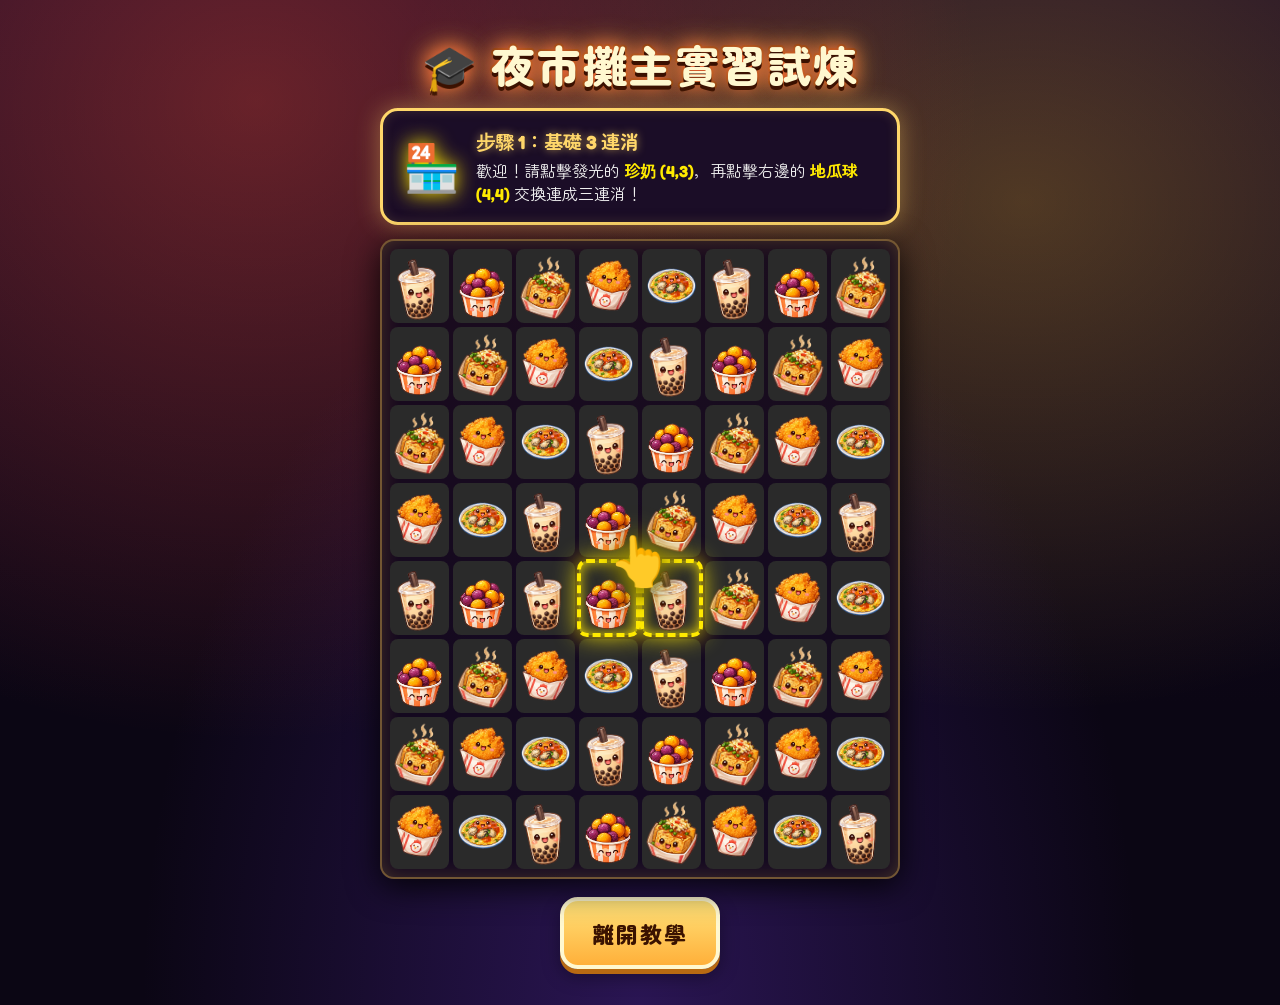
==== tutorial.html @ 43891f69 "feat: initial commit with organized project structure and assets" ====
<!DOCTYPE html>
<html lang="zh-TW">
<head>
    <meta charset="UTF-8">
    <meta name="viewport" content="width=device-width, initial-scale=1.0">
    <title>台灣夜市消消樂｜新手教學</title>
    <link rel="preconnect" href="https://fonts.googleapis.com">
    <link rel="preconnect" href="https://fonts.gstatic.com" crossorigin>
    <link href="https://fonts.googleapis.com/css2?family=Fredoka:wght@700;900&family=Zen+Maru+Gothic:wght@700;900&display=swap" rel="stylesheet">
    <style>
        :root {
            --font-balloon: 'Fredoka', 'Zen Maru Gothic', 'Yuanti TC', '蘋方-繁', 'Microsoft JhengHei', cursive, sans-serif;
        }

        /* ========== 共用版面 ========== */
        * {
            box-sizing: border-box;
        }

        body {
            background-color: #12081c;
            color: #fff;
            font-family: var(--font-balloon);
            display: flex;
            flex-direction: column;
            align-items: center;
            justify-content: center;
            min-height: 100vh;
            margin: 0;
            overflow-x: hidden;
            /* 夜市燈光漸層背景 */
            background-image:
                radial-gradient(ellipse at 20% 10%, rgba(255, 80, 50, 0.35), transparent 50%),
                radial-gradient(ellipse at 80% 20%, rgba(255, 200, 40, 0.25), transparent 45%),
                radial-gradient(ellipse at 50% 100%, rgba(80, 40, 160, 0.45), transparent 55%),
                linear-gradient(#1a0a28, #0b0614 70%);
        }

        /* 畫面切換：一次只顯示一個畫面 */
        .screen {
            display: none;
            width: 100%;
            max-width: 640px;
            padding: 24px 16px;
            flex-direction: column;
            align-items: center;
            text-align: center;
            position: relative;
            z-index: 1;
        }

        .screen.active {
            display: flex;
        }

        /* 遊戲首頁：整頁換成 首頁.png，只保留原本三顆按鈕 */
        #home-screen {
            max-width: none;
            width: 100%;
            min-height: 100vh;
            padding: 0 16px 24vh;
            justify-content: flex-end;
            background-image: url('assets/images/bg-home.png');
            background-size: cover;
            background-position: center;
            background-repeat: no-repeat;
        }

        /* 遊戲核心頁：背景換成 逢甲.png */
        #game-screen {
            max-width: none;
            width: 100%;
            min-height: 100vh;
            background-image: url('assets/images/bg-fengjia.png');
            background-size: cover;
            background-position: center;
            background-repeat: no-repeat;
        }

        /* ========== 標題與按鈕 ========== */
        .home-title {
            font-family: var(--font-balloon);
            font-size: clamp(30px, 6.5vw, 44px);
            font-weight: 900;
            margin: 8px 0 6px;
            color: #fff8d0;
            letter-spacing: 2px;
            -webkit-text-stroke: 4px #5c2000;
            paint-order: stroke fill;
            text-shadow: 0 4px 0 #3a1000, 0 0 18px #ff5a3c, 0 0 28px #ffc83c;
        }

        .home-subtitle {
            margin: 0 0 24px;
            font-size: 16px;
            color: #ffe7a8;
        }

        .btn {
            display: block;
            width: min(300px, 82vw);
            margin: 12px auto;
            padding: 16px 22px;
            font-family: var(--font-balloon);
            font-size: 22px;
            font-weight: 900;
            letter-spacing: 2px;
            color: #fff;
            background: linear-gradient(#ffd76a, #ff9a2e);
            border: 4px solid #fff;
            border-radius: 18px;
            cursor: pointer;
            text-shadow: 0 2px 0 rgba(0, 0, 0, 0.28);
            box-shadow: 0 6px 0 #b86a12, 0 10px 22px rgba(0, 0, 0, 0.4);
            transition: transform 0.12s ease, filter 0.12s ease;
        }

        .btn:hover {
            transform: scale(1.05) translateY(-1px);
            filter: brightness(1.08);
        }

        .btn-secondary {
            background: linear-gradient(#b48aff, #6a3dff);
            color: #fff;
            border-color: #f0e4ff;
            box-shadow: 0 6px 0 #3d1a9a, 0 10px 22px rgba(0, 0, 0, 0.4);
        }

        /* 首頁三顆選項：對齊示意圖的藍 / 紫立體按鈕 */
        #home-screen #btn-start {
            background: linear-gradient(#5ad2ff, #1a78ff);
            border-color: #e8f7ff;
            box-shadow: 0 7px 0 #0d4aa8, 0 12px 26px rgba(10, 40, 120, 0.55);
        }

        #home-screen #btn-levels,
        #home-screen #btn-howto {
            background: linear-gradient(#c08bff, #7a3dff);
            border-color: #f4e8ff;
            box-shadow: 0 7px 0 #4a1aa0, 0 12px 26px rgba(60, 20, 120, 0.55);
        }

        .btn-ghost {
            background: linear-gradient(#ffe27a, #ffb03a);
            color: #3a1200;
            border: 4px solid #fff8d0;
            box-shadow: 0 5px 0 #b86a12, 0 8px 18px rgba(0, 0, 0, 0.35);
            width: auto;
            min-width: 160px;
            margin-top: 18px;
            text-shadow: none;
        }

        .btn-primary {
            background: linear-gradient(#ffd76a, #ff9a2e);
            color: #2a1200;
            border: 2px solid #fff3c2;
            box-shadow: 0 0 16px rgba(255, 160, 40, 0.5);
            width: 100%;
        }

        .btn-primary:hover {
            filter: brightness(1.15);
        }

        .btn:disabled,
        .level-card.locked {
            cursor: not-allowed;
            filter: grayscale(0.6);
            opacity: 0.7;
            transform: none;
        }

        /* ========== 關卡卡片 ========== */
        .level-list {
            width: 100%;
            max-width: 360px;
            display: flex;
            flex-direction: column;
            gap: 12px;
            margin: 12px 0 8px;
        }

        .level-card {
            text-align: left;
            padding: 14px 16px;
            border-radius: 12px;
            border: 2px solid #ffd76a;
            background: rgba(30, 10, 20, 0.75);
            color: #fff;
            cursor: pointer;
        }

        .level-card strong {
            display: block;
            font-size: 18px;
            color: #ffd76a;
        }

        .level-card small {
            color: #ccc;
        }

        /* ========== 遊戲畫面與棋盤樣式 ========== */
        #game-screen::before {
            content: "";
            position: absolute;
            inset: 0;
            background: rgba(10, 4, 18, 0.38);
            pointer-events: none;
            z-index: 0;
        }

        #game-screen > * {
            position: relative;
            z-index: 1;
        }

        .game-title {
            font-family: var(--font-balloon);
            font-size: clamp(26px, 5vw, 40px);
            font-weight: 900;
            margin: 4px 0 14px;
            padding: 10px 28px;
            color: #fff8c8;
            letter-spacing: 2px;
            -webkit-text-stroke: 4px #5c2000;
            paint-order: stroke fill;
            text-shadow: 0 4px 0 #3a1000, 0 0 16px rgba(255, 200, 60, 0.7);
            background: linear-gradient(#ffb347, #ff6a2a 55%, #e84a1a);
            border: 4px solid #fff3c2;
            border-radius: 22px;
            box-shadow: 0 6px 0 #8a2e00, 0 0 22px rgba(255, 140, 40, 0.55);
        }

        #hud {
            display: flex;
            flex-wrap: wrap;
            justify-content: center;
            gap: 10px;
            margin: 0 0 16px;
            width: 100%;
            max-width: 800px;
        }

        #score-board,
        .hud-chip {
            display: inline-flex;
            align-items: center;
            gap: 8px;
            font-family: var(--font-balloon);
            font-size: 18px;
            font-weight: 900;
            color: #ffe27a;
            margin: 0;
            padding: 8px 18px;
            background: rgba(18, 8, 16, 0.88);
            border: 4px solid #ffd76a;
            border-radius: 999px;
            box-shadow: 0 0 0 3px #7a3a00, 0 6px 16px rgba(0, 0, 0, 0.45), inset 0 0 12px rgba(255, 210, 80, 0.18);
        }

        #score-board #score,
        .hud-chip span {
            color: #fff8d0;
            min-width: 2ch;
        }

        #result-overlay {
            display: none;
            position: fixed;
            inset: 0;
            z-index: 80;
            align-items: center;
            justify-content: center;
            padding: 24px 16px;
            background: rgba(10, 4, 18, 0.72);
        }

        #result-overlay.show {
            display: flex;
        }

        .result-card {
            width: min(420px, 92vw);
            padding: 28px 22px 22px;
            text-align: center;
            background: linear-gradient(#3a2218, #1a0e12);
            border: 4px solid #ffd76a;
            border-radius: 20px;
            box-shadow: 0 0 0 4px #8a3a00, 0 12px 32px rgba(0, 0, 0, 0.55);
        }

        .result-card h2 {
            margin: 0 0 8px;
            font-size: 30px;
            color: #fff8d0;
            -webkit-text-stroke: 3px #5c2000;
            paint-order: stroke fill;
        }

        .result-card p {
            margin: 0 0 18px;
            color: #ffe7a8;
            font-size: 16px;
            line-height: 1.5;
        }

        #board-wrap {
            position: relative;
            width: 520px;
            max-width: 92vw;
            aspect-ratio: 1 / 1;
            padding: 12px;
            background: linear-gradient(#3a2218, #1a0e12);
            border: 6px solid #ffd76a;
            border-radius: 20px;
            box-shadow:
                0 0 0 4px #8a3a00,
                0 10px 28px rgba(0, 0, 0, 0.55),
                0 0 24px rgba(255, 180, 40, 0.35);
        }

        #board {
            width: 100%;
            height: 100%;
            display: grid;
            grid-template-columns: repeat(8, 1fr);
            grid-template-rows: repeat(8, 1fr);
            gap: 4px;
            background-color: #241418;
            padding: 8px;
            border-radius: 12px;
            border: 3px solid #c48a3a;
            box-shadow: inset 0 0 16px rgba(0, 0, 0, 0.55);
        }

        #board.busy .tile {
            pointer-events: none;
            cursor: default;
        }

        .tile {
            width: 100%;
            height: 100%;
            border-radius: 8px;
            cursor: pointer;
            display: flex;
            align-items: center;
            justify-content: center;
            background-color: #2a2a2a;
            user-select: none;
            transition: transform 0.1s ease;
            overflow: hidden;
            position: relative;
        }

        .tile img {
            width: 90%;
            height: 90%;
            object-fit: contain;
            pointer-events: none;
        }

        .tile.selected {
            outline: 4px solid #ffee00;
            transform: scale(0.9);
        }

        /* 消除與掉落動畫 */
        .tile.matching {
            z-index: 3;
            overflow: visible;
            animation: tileMatch 380ms ease-in forwards;
            transition: none;
            pointer-events: none;
        }

        .tile.matching img {
            animation: tileGlow 380ms ease-in forwards;
        }

        @keyframes tileMatch {
            0% { transform: scale(1) rotate(0deg); opacity: 1; }
            22% { transform: scale(1.2) rotate(-8deg); opacity: 1; }
            100% { transform: scale(0) rotate(18deg); opacity: 0; }
        }

        @keyframes tileGlow {
            0% { filter: brightness(1) drop-shadow(0 0 0 transparent); }
            28% { filter: brightness(2.1) drop-shadow(0 0 10px #fff6b0) drop-shadow(0 0 18px #ffcc44); }
            100% { filter: brightness(1.6) drop-shadow(0 0 4px #fff); }
        }

        .tile.tile-drop {
            animation: tileDrop 450ms cubic-bezier(0.25, 0.82, 0.32, 1) both;
            transition: none;
            z-index: 2;
        }

        .tile.tile-drop-new {
            animation: tileDropBounce 520ms cubic-bezier(0.22, 0.9, 0.32, 1.18) both;
            transition: none;
            z-index: 2;
        }

        @keyframes tileDrop {
            from { transform: translateY(var(--drop-from, -48px)); }
            to { transform: translateY(0); }
        }

        @keyframes tileDropBounce {
            0% { transform: translateY(var(--drop-from, -80px)); opacity: 0.88; }
            72% { transform: translateY(5px); opacity: 1; }
            86% { transform: translateY(-6px); }
            100% { transform: translateY(0); }
        }

        /* 特效層 */
        #fx-layer {
            position: absolute;
            inset: 0;
            pointer-events: none;
            overflow: visible;
            z-index: 25;
        }

        .fx-particle {
            position: absolute;
            left: 0;
            top: 0;
            font-size: 12px;
            line-height: 1;
            will-change: transform, opacity;
            animation: particleFly 620ms ease-out forwards;
        }

        .fx-particle.dot {
            width: 7px;
            height: 7px;
            border-radius: 50%;
            background: #ffe27a;
            box-shadow: 0 0 6px #ffd76a;
        }

        .fx-particle.star {
            font-size: 14px;
            text-shadow: 0 0 6px #fff;
        }

        .fx-particle.spark {
            width: 10px;
            height: 2px;
            border-radius: 2px;
            background: #fff8d0;
            box-shadow: 0 0 8px #fff;
        }

        .fx-particle.confetti {
            width: 10px;
            height: 14px;
            background: var(--ccolor, #ff0055);
            border-radius: 2px;
            animation: confettiFly 850ms ease-out forwards;
        }

        .fx-shockwave {
            position: absolute;
            width: 70px;
            height: 70px;
            border-radius: 50%;
            border: 4px solid #ffffff;
            box-shadow: 0 0 25px #ffea00, inset 0 0 15px #ffea00;
            transform: translate(-50%, -50%) scale(0.2);
            animation: shockwaveExpand 480ms ease-out forwards;
        }

        @keyframes shockwaveExpand {
            0% { transform: translate(-50%, -50%) scale(0.2); opacity: 1; }
            100% { transform: translate(-50%, -50%) scale(2.4); opacity: 0; border-width: 1px; }
        }

        @keyframes particleFly {
            0% { opacity: 1; transform: translate(-50%, -50%) translate(0, 0) scale(1); }
            100% { opacity: 0; transform: translate(-50%, -50%) translate(var(--px), var(--py)) scale(0.4); }
        }

        @keyframes confettiFly {
            0% { opacity: 1; transform: translate(-50%, -50%) translate(0, 0) rotate(0deg) scale(1.3); }
            100% { opacity: 0; transform: translate(-50%, -50%) translate(var(--px), var(--py)) rotate(720deg) scale(0.3); }
        }

        .fx-score-pop {
            position: absolute;
            left: 50%;
            top: 16%;
            transform: translate(-50%, 0) scale(1);
            font-family: var(--font-balloon);
            font-size: 38px;
            font-weight: 900;
            color: #fff066;
            -webkit-text-stroke: 4px #5c2000;
            paint-order: stroke fill;
            text-shadow: 0 4px 0 #3a1000, 0 6px 10px rgba(0, 0, 0, 0.6);
            animation: scorePop 650ms cubic-bezier(0.18, 0.89, 0.32, 1.25) forwards;
            white-space: nowrap;
            z-index: 15;
            pointer-events: none;
            user-select: none;
        }

        @keyframes scorePop {
            0% { opacity: 0; transform: translate(-50%, 15px) scale(0.4, 0.4); }
            28% { opacity: 1; transform: translate(-50%, 0) scale(1.35, 0.8); }
            50% { transform: translate(-50%, -10px) scale(0.9, 1.2); }
            75% { opacity: 1; transform: translate(-50%, -20px) scale(1.05, 0.95); }
            100% { opacity: 0; transform: translate(-50%, -40px) scale(0.85, 1.05); }
        }

        .fx-float-word {
            position: absolute;
            font-family: var(--font-balloon);
            font-size: 26px;
            font-weight: 900;
            color: #ffffff;
            -webkit-text-stroke: 3.5px #7a1500;
            paint-order: stroke fill;
            text-shadow: 0 3px 0 #420800, 0 4px 8px rgba(0, 0, 0, 0.6);
            pointer-events: none;
            will-change: transform, opacity;
            animation: floatWordUp 620ms cubic-bezier(0.18, 0.89, 0.32, 1.28) forwards;
            white-space: nowrap;
            z-index: 30;
            user-select: none;
        }

        @keyframes floatWordUp {
            0% { opacity: 0; transform: translate(-50%, -10%) scale(0.3) rotate(-8deg); }
            25% { opacity: 1; transform: translate(-50%, -65%) scale(1.4, 0.75) rotate(4deg); }
            50% { opacity: 1; transform: translate(-50%, -115%) scale(0.85, 1.25) rotate(-2deg); }
            75% { opacity: 0.95; transform: translate(-50%, -155%) scale(1.05, 0.95) rotate(1deg); }
            100% { opacity: 0; transform: translate(-50%, -195%) scale(0.85, 1.1) rotate(0deg); }
        }

        /* 震動效果 */
        .shake-sm { animation: boardShakeSm 160ms ease-in-out; }
        .shake-md { animation: boardShakeMd 220ms ease-in-out; }
        .shake-lg { animation: boardShakeLg 300ms ease-in-out; }

        @keyframes boardShakeSm {
            0% { transform: translate(0, 0); }
            25% { transform: translate(-2px, 1.5px); }
            50% { transform: translate(2px, -2px); }
            75% { transform: translate(-1.5px, -1px); }
            100% { transform: translate(0, 0); }
        }

        @keyframes boardShakeMd {
            0% { transform: translate(0, 0); }
            20% { transform: translate(-4px, 3px) scale(1.01); }
            40% { transform: translate(4px, -3px) scale(0.995); }
            60% { transform: translate(-3px, 2px) scale(1.005); }
            80% { transform: translate(2px, -1px); }
            100% { transform: translate(0, 0) scale(1); }
        }

        @keyframes boardShakeLg {
            0% { transform: translate(0, 0) rotate(0deg) scale(1); }
            15% { transform: translate(-10px, 6px) rotate(-2deg) scale(1.04); }
            35% { transform: translate(10px, -6px) rotate(2deg) scale(0.96); }
            55% { transform: translate(-7px, 4px) rotate(-1deg) scale(1.02); }
            75% { transform: translate(5px, -3px) rotate(1deg); }
            100% { transform: translate(0, 0) rotate(0deg) scale(1); }
        }

        /* Combo Banner */
        #combo-banner {
            position: absolute;
            left: 50%;
            top: 32%;
            transform: translate(-50%, -50%) scale(0.3);
            pointer-events: none;
            z-index: 40;
            font-family: var(--font-balloon);
            font-weight: 900;
            letter-spacing: 3px;
            white-space: pre;
            text-align: center;
            line-height: 1.18;
            opacity: 0;
            user-select: none;
            paint-order: stroke fill;
        }

        #combo-banner.show {
            animation: comboPopIn 620ms cubic-bezier(0.175, 0.885, 0.32, 1.35) forwards;
        }

        @keyframes comboPopIn {
            0% { opacity: 0; transform: translate(-50%, -50%) scale(0.2, 0.2) rotate(-6deg); }
            28% { opacity: 1; transform: translate(-50%, -50%) scale(1.4, 0.76) rotate(2deg); }
            50% { opacity: 1; transform: translate(-50%, -50%) scale(0.88, 1.24) rotate(-1deg); }
            70% { opacity: 1; transform: translate(-50%, -50%) scale(1.06, 0.96) rotate(1deg); }
            85% { opacity: 1; transform: translate(-50%, -50%) scale(1, 1) rotate(0deg); }
            100% { opacity: 0; transform: translate(-50%, -75%) scale(0.92, 1.05) rotate(0deg); }
        }

        #combo-banner.combo-1 {
            font-size: 38px;
            color: #ffe642;
            -webkit-text-stroke: 5px #4a1c00;
            text-shadow: 0 4px 0 #2b0e00, 0 8px 14px rgba(0, 0, 0, 0.7);
        }

        #combo-banner.combo-2 {
            font-size: 40px;
            color: #ff9800;
            -webkit-text-stroke: 5px #421200;
            text-shadow: 0 4px 0 #260700, 0 8px 16px rgba(255, 120, 0, 0.4), 0 10px 18px rgba(0, 0, 0, 0.8);
        }

        #combo-banner.combo-3 {
            font-size: 44px;
            color: #ff4081;
            -webkit-text-stroke: 5px #4a0022;
            text-shadow: 0 4px 0 #2b0013, 0 8px 18px rgba(255, 30, 100, 0.5), 0 10px 20px rgba(0, 0, 0, 0.85);
        }

        #combo-banner.combo-4 {
            font-size: 48px;
            color: #ffeb3b;
            -webkit-text-stroke: 6px #280345;
            text-shadow: 0 4px 0 #140024, 0 0 16px rgba(255, 235, 59, 0.8), 0 8px 24px rgba(170, 0, 255, 0.7), 0 12px 24px rgba(0, 0, 0, 0.9);
        }

        /* ========== 新手教學 (Newcomer) 專屬增強樣式 ========== */
        .tutorial-dialog {
            margin-bottom: 14px;
            padding: 16px 20px;
            background: rgba(25, 12, 40, 0.95);
            border: 3px solid #ffd76a;
            border-radius: 18px;
            max-width: 520px;
            width: 95vw;
            box-shadow: 0 0 25px rgba(255, 215, 100, 0.4), inset 0 0 12px rgba(255, 215, 100, 0.15);
            text-align: left;
            display: flex;
            align-items: center;
            gap: 16px;
            position: relative;
        }

        .tutorial-dialog .avatar {
            font-size: 46px;
            animation: bossBounce 1s infinite ease-in-out alternate;
            filter: drop-shadow(0 0 10px #ffea00);
        }

        @keyframes bossBounce {
            0% { transform: translateY(0) scale(1); }
            100% { transform: translateY(-8px) scale(1.08); }
        }

        .tutorial-dialog .text-content {
            flex: 1;
        }

        .tutorial-dialog h4 {
            margin: 0 0 4px;
            color: #ffd76a;
            font-size: 19px;
            text-shadow: 0 0 8px rgba(255, 215, 100, 0.6);
        }

        .tutorial-dialog p {
            margin: 0;
            font-size: 16px;
            color: #f0f0f0;
            line-height: 1.45;
        }

        .tile.tutorial-dim {
            opacity: 0.22;
            filter: grayscale(0.75) blur(0.5px);
            pointer-events: none !important;
        }

        .tile.tutorial-target {
            z-index: 5;
            outline: 4px dashed #ffea00;
            outline-offset: -2px;
            box-shadow: 0 0 25px #ffea00, inset 0 0 15px #ffea00;
            animation: superPulse 0.75s infinite alternate cubic-bezier(0.4, 0, 0.2, 1);
        }

        @keyframes superPulse {
            0% { transform: scale(0.92); filter: brightness(1.1); }
            100% { transform: scale(1.1); filter: brightness(1.6) drop-shadow(0 0 12px #ffffff); }
        }

        #hand-guide {
            position: absolute;
            z-index: 20;
            pointer-events: none;
            display: none;
            transition: all 0.45s cubic-bezier(0.175, 0.885, 0.32, 1.275);
        }

        .hand-icon {
            font-size: 48px;
            filter: drop-shadow(0 0 15px #ffea00) drop-shadow(0 4px 8px rgba(0,0,0,0.8));
            animation: handTap 0.65s infinite alternate cubic-bezier(0.4, 0, 0.2, 1);
        }

        @keyframes handTap {
            0% { transform: translate(-10px, 10px) scale(1) rotate(0deg); }
            100% { transform: translate(4px, -4px) scale(1.3) rotate(-12deg); }
        }

        .pulse-ring {
            position: absolute;
            top: 50%;
            left: 50%;
            width: 70px;
            height: 70px;
            border: 3px solid #ffea00;
            border-radius: 50%;
            transform: translate(-50%, -50%) scale(0.3);
            animation: ringExpand 1.2s infinite cubic-bezier(0, 0.2, 0.8, 1);
            pointer-events: none;
        }

        @keyframes ringExpand {
            0% { transform: translate(-50%, -50%) scale(0.3); opacity: 1; border-width: 4px; }
            100% { transform: translate(-50%, -50%) scale(1.8); opacity: 0; border-width: 1px; }
        }

        #arrow-guide {
            position: absolute;
            z-index: 15;
            pointer-events: none;
            display: none;
            stroke: #ffea00;
            stroke-width: 5;
            stroke-dasharray: 8 6;
            fill: none;
            filter: drop-shadow(0 0 8px #ffea00);
            animation: dashMove 0.8s linear infinite;
        }

        @keyframes dashMove {
            to { stroke-dashoffset: -28; }
        }
    

        body { min-height: 100vh; }
        #newcomer-screen { display: flex; }
        #tut-board.busy .tile { pointer-events: none; cursor: default; }
        #tut-board .tile.tutorial-dim { opacity: 1; filter: none; }
        #tut-board .tile.tutorial-target { opacity: 1; }

    </style>
</head>
<body>


    <!-- ===== 新手教學 ===== -->
    <section id="newcomer-screen" class="screen" aria-label="新手教學">
        <h1 class="home-title" style="margin-bottom: 12px;">🎓 夜市攤主實習試煉</h1>

        <!-- 老闆動態對話框 -->
        <div class="tutorial-dialog">
            <div class="avatar" id="tut-avatar">🏪</div>
            <div class="text-content">
                <h4 id="tut-title">載入中...</h4>
                <p id="tut-desc">準備好學習夜市消消樂的獨門祕技了嗎？</p>
            </div>
        </div>

        <!-- 試煉棋盤與視覺圖層 -->
        <div id="tut-board-wrap" style="position: relative; width: 520px; max-width: 92vw; aspect-ratio: 1 / 1;">
            <div id="tut-board" style="width: 100%; height: 100%; display: grid; grid-template-columns: repeat(8, 1fr); grid-template-rows: repeat(8, 1fr); gap: 4px; background-color: rgba(20, 10, 30, 0.88); padding: 8px; border-radius: 14px; border: 2px solid rgba(255, 200, 80, 0.4); box-shadow: 0 8px 32px rgba(0, 0, 0, 0.85), inset 0 0 20px rgba(255, 200, 80, 0.2);"></div>
            
            <!-- 手勢引導與虛線指示箭頭 -->
            <div id="hand-guide">
                <div class="pulse-ring"></div>
                <div class="hand-icon">👆</div>
            </div>
            <svg id="arrow-svg" style="position: absolute; inset: 0; width: 100%; height: 100%; pointer-events: none; z-index: 14;">
                <line id="arrow-guide" x1="0" y1="0" x2="0" y2="0" marker-end="url(#arrowhead)" />
                <defs>
                    <marker id="arrowhead" markerWidth="10" markerHeight="7" refX="8" refY="3.5" orient="auto">
                        <polygon points="0 0, 10 3.5, 0 7" fill="#ffea00" />
                    </marker>
                </defs>
            </svg>

            <div id="tut-fx-layer" style="position: absolute; inset: 0; pointer-events: none; overflow: visible; z-index: 25;"></div>
            <div id="tut-combo-banner" style="position: absolute; left: 50%; top: 40%; transform: translate(-50%, -50%) scale(0.3); pointer-events: none; z-index: 40; font-size: 52px; font-weight: 900; letter-spacing: 3px; white-space: pre; text-align: center; line-height: 1.15; opacity: 0; paint-order: stroke fill; color: #ffeb3b; -webkit-text-stroke: 7px #280345; text-shadow: 0 6px 0 #140024, 0 0 35px rgba(255, 235, 59, 1), 0 0 50px rgba(170, 0, 255, 0.9);"></div>
        </div>

        <button class="btn btn-ghost" type="button" data-go-home>離開教學</button>
    </section>

    <script>
        const BOARD_SIZE = 8;
        const CANDY_TYPES = [
            { name: '珍奶', img: 'assets/images/item-boba.png' },
            { name: '地瓜球', img: 'assets/images/item-sweetpotato.png' },
            { name: '臭豆腐', img: 'assets/images/item-tofu.png' },
            { name: '雞排', img: 'assets/images/item-chicken.png' },
            { name: '蚵仔煎', img: 'assets/images/item-oyster.png' }
        ];

        // 教學頁自己的路由：離開教學回到團體版首頁。
        document.addEventListener('DOMContentLoaded', function () {
            const leaveButtons = document.querySelectorAll('[data-go-home]');
            leaveButtons.forEach(function (btn) {
                btn.addEventListener('click', function () {
                    window.location.href = 'index.html';
                });
            });
            loadTutStep(1);
        });


        /* =========================================================
           新手教學 (Newcomer) 試煉邏輯
           ========================================================= */
        let tutBoard = [];
        let currentTutStep = 1;
        let tutSelectedTile = null;
        let isTutBusy = false;

        const tutBoardEl = document.getElementById('tut-board');
        const tutBoardWrap = document.getElementById('tut-board-wrap');
        const handGuide = document.getElementById('hand-guide');
        const arrowGuide = document.getElementById('arrow-guide');
        const tutFxLayer = document.getElementById('tut-fx-layer');
        const tutComboBanner = document.getElementById('tut-combo-banner');

        function loadTutStep(step) {
            currentTutStep = step;
            tutSelectedTile = null;

            if (step === 1) {
                document.getElementById('tut-avatar').innerText = "🏪";
                document.getElementById('tut-title').innerText = "步驟 1：基礎 3 連消";
                document.getElementById('tut-desc').innerHTML = "歡迎！請點擊發光的 <strong style='color:#ffea00;'>珍奶 (4,3)</strong>，再點擊右邊的 <strong style='color:#ffea00;'>地瓜球 (4,4)</strong> 交換連成三連消！";

                tutBoard = [
                    [0, 1, 2, 3, 4, 0, 1, 2],
                    [1, 2, 3, 4, 0, 1, 2, 3],
                    [2, 3, 4, 0, 1, 2, 3, 4],
                    [3, 4, 0, 1, 2, 3, 4, 0],
                    [0, 1, 0, 1, 0, 2, 3, 4],
                    [1, 2, 3, 4, 0, 1, 2, 3],
                    [2, 3, 4, 0, 1, 2, 3, 4],
                    [3, 4, 0, 1, 2, 3, 4, 0]
                ];
                renderTutBoard([{ r: 4, c: 3 }, { r: 4, c: 4 }]);
                guideHandTo(4, 3);
            } else if (step === 2) {
                document.getElementById('tut-avatar').innerText = "🤩";
                document.getElementById('tut-title').innerText = "步驟 2：觸發連擊 (Combo)";
                document.getElementById('tut-desc').innerHTML = "太棒了！現在點擊 <strong style='color:#ffea00;'>雞排 (3,3)</strong> 和上方的 <strong style='color:#ffea00;'>臭豆腐 (2,3)</strong>，製造超狂連鎖爆炸！";

                tutBoard = [
                    [0, 1, 2, 3, 4, 0, 1, 2],
                    [1, 2, 3, 2, 0, 1, 2, 3],
                    [2, 3, 4, 2, 1, 2, 3, 4],
                    [3, 4, 0, 3, 2, 3, 4, 0],
                    [0, 1, 2, 2, 0, 2, 3, 4],
                    [1, 2, 3, 4, 0, 1, 2, 3],
                    [2, 3, 4, 0, 1, 2, 3, 4],
                    [3, 4, 0, 1, 2, 3, 4, 0]
                ];
                renderTutBoard([{ r: 3, c: 3 }, { r: 2, c: 3 }]);
                guideHandTo(3, 3);
            } else if (step === 3) {
                hideGuides();
                document.getElementById('tut-avatar').innerText = "🏆";
                document.getElementById('tut-title').innerText = "🎉 試煉完成！你太強了！";
                document.getElementById('tut-desc').innerHTML = "你已經完全掌握了夜市消消樂的視覺爆破奧義！準備好開攤賺大錢了嗎？";
                
                const dialog = document.querySelector('.tutorial-dialog');
                dialog.innerHTML = `
                    <div class="avatar">🏆</div>
                    <div class="text-content">
                        <h4 style="color:#ffd76a;">夜市老闆：滿分畢業！</h4>
                        <p>你已經具備頂級攤主的精神！立刻開始正式遊戲吧！</p>
                        <button class="btn btn-primary" onclick="window.location.href='index.html?startGame=true'">🚀 正式開攤！</button>
                    </div>
                `;
            }
        }

        function renderTutBoard(targets = []) {
            tutBoardEl.innerHTML = '';
            for (let r = 0; r < BOARD_SIZE; r++) {
                for (let c = 0; c < BOARD_SIZE; c++) {
                    const tile = document.createElement('div');
                    tile.className = 'tile';

                    const typeIndex = tutBoard[r][c];
                    if (typeIndex !== null) {
                        const img = document.createElement('img');
                        img.src = CANDY_TYPES[typeIndex].img;
                        img.alt = CANDY_TYPES[typeIndex].name;
                        tile.appendChild(img);
                    }

                    tile.dataset.row = r;
                    tile.dataset.col = c;

                    const isTarget = targets.some(t => t.r === r && t.c === c);
                    if (targets.length > 0) {
                        if (isTarget) {
                            tile.classList.add('tutorial-target');
                        } else {
                            tile.classList.add('tutorial-dim');
                        }
                    }

                    if (tutSelectedTile && tutSelectedTile.r === r && tutSelectedTile.c === c) {
                        tile.classList.add('selected');
                    }

                    tile.addEventListener('click', onTutTileClick);
                    tutBoardEl.appendChild(tile);
                }
            }
        }

        function guideHandTo(r, c) {
            const tile = tutBoardEl.querySelector(`[data-row="${r}"][data-col="${c}"]`);
            if (tile && handGuide) {
                handGuide.style.display = 'block';
                const wrapRect = tutBoardWrap.getBoundingClientRect();
                const tileRect = tile.getBoundingClientRect();
                const x = tileRect.left - wrapRect.left + tileRect.width / 2;
                const y = tileRect.top - wrapRect.top + tileRect.height / 2;
                handGuide.style.left = x + 'px';
                handGuide.style.top = y + 'px';
            }
        }

        function drawArrowGuide(r1, c1, r2, c2) {
            const t1 = tutBoardEl.querySelector(`[data-row="${r1}"][data-col="${c1}"]`).getBoundingClientRect();
            const t2 = tutBoardEl.querySelector(`[data-row="${r2}"][data-col="${c2}"]`).getBoundingClientRect();
            const wrap = tutBoardWrap.getBoundingClientRect();

            arrowGuide.setAttribute('x1', t1.left - wrap.left + t1.width / 2);
            arrowGuide.setAttribute('y1', t1.top - wrap.top + t1.height / 2);
            arrowGuide.setAttribute('x2', t2.left - wrap.left + t2.width / 2);
            arrowGuide.setAttribute('y2', t2.top - wrap.top + t2.height / 2);
            arrowGuide.style.display = 'block';
        }

        function hideGuides() {
            handGuide.style.display = 'none';
            arrowGuide.style.display = 'none';
        }

        function onTutTileClick(e) {
            if (isTutBusy) return;
            const r = parseInt(e.currentTarget.dataset.row);
            const c = parseInt(e.currentTarget.dataset.col);

            if (currentTutStep === 1) {
                if (!tutSelectedTile) {
                    if (r === 4 && c === 3) {
                        tutSelectedTile = { r, c };
                        renderTutBoard([{ r: 4, c: 3 }, { r: 4, c: 4 }]);
                        guideHandTo(4, 4);
                        drawArrowGuide(4, 3, 4, 4);
                    }
                } else {
                    if (r === 4 && c === 4) {
                        hideGuides();
                        swapTutTiles(4, 3, 4, 4);
                        triggerTutorialCombo([{ r: 4, c: 2 }, { r: 4, c: 3 }, { r: 4, c: 4 }], 1, () => {
                            loadTutStep(2);
                        });
                    }
                }
            } else if (currentTutStep === 2) {
                if (!tutSelectedTile) {
                    if (r === 3 && c === 3) {
                        tutSelectedTile = { r, c };
                        renderTutBoard([{ r: 3, c: 3 }, { r: 2, c: 3 }]);
                        guideHandTo(2, 3);
                        drawArrowGuide(3, 3, 2, 3);
                    }
                } else {
                    if (r === 2 && c === 3) {
                        hideGuides();
                        swapTutTiles(3, 3, 2, 3);
                        triggerTutorialCombo([{ r: 2, c: 3 }, { r: 3, c: 3 }, { r: 4, c: 3 }], 3, () => {
                            loadTutStep(3);
                        });
                    }
                }
            }
        }

        function swapTutTiles(r1, c1, r2, c2) {
            const temp = tutBoard[r1][c1];
            tutBoard[r1][c1] = tutBoard[r2][c2];
            tutBoard[r2][c2] = temp;
        }

        function getTutTileCenter(r, c) {
            const tile = tutBoardEl.querySelector(`[data-row="${r}"][data-col="${c}"]`);
            const wrapRect = tutBoardWrap.getBoundingClientRect();
            const tileRect = tile.getBoundingClientRect();
            return {
                x: tileRect.left - wrapRect.left + tileRect.width / 2,
                y: tileRect.top - wrapRect.top + tileRect.height / 2
            };
        }

        async function triggerTutorialCombo(matches, comboLevel, callback) {
            isTutBusy = true;
            tutBoardEl.classList.add('busy');

            tutBoardEl.classList.add('shake-lg');
            showTutComboBanner(comboLevel);

            const colors = ['#ff0055', '#ffea00', '#00e5ff', '#76ff03', '#e040fb'];
            matches.forEach((pos, idx) => {
                const center = getTutTileCenter(pos.r, pos.c);

                const wave = document.createElement('div');
                wave.className = 'fx-shockwave';
                wave.style.left = center.x + 'px';
                wave.style.top = center.y + 'px';
                tutFxLayer.appendChild(wave);
                setTimeout(() => wave.remove(), 480);

                for (let i = 0; i < 8; i++) {
                    const star = document.createElement('div');
                    star.className = 'fx-particle star';
                    star.textContent = '✦';
                    star.style.left = center.x + 'px';
                    star.style.top = center.y + 'px';
                    const angle = (Math.PI * 2 * i) / 8;
                    const dist = 45 + Math.random() * 30;
                    star.style.setProperty('--px', Math.cos(angle) * dist + 'px');
                    star.style.setProperty('--py', Math.sin(angle) * dist + 'px');
                    tutFxLayer.appendChild(star);
                    setTimeout(() => star.remove(), 650);
                }

                for (let k = 0; k < 6; k++) {
                    const cft = document.createElement('div');
                    cft.className = 'fx-particle confetti';
                    cft.style.left = center.x + 'px';
                    cft.style.top = center.y + 'px';
                    cft.style.setProperty('--ccolor', colors[Math.floor(Math.random() * colors.length)]);
                    const angle = Math.random() * Math.PI * 2;
                    const dist = 50 + Math.random() * 60;
                    cft.style.setProperty('--px', Math.cos(angle) * dist + 'px');
                    cft.style.setProperty('--py', Math.sin(angle) * dist + 'px');
                    tutFxLayer.appendChild(cft);
                    setTimeout(() => cft.remove(), 850);
                }

                const floatWord = document.createElement('div');
                floatWord.className = 'fx-float-word';
                floatWord.textContent = comboLevel > 1 ? '老闆哭了！' : '好呷！';
                floatWord.style.left = center.x + 'px';
                floatWord.style.top = center.y + 'px';
                floatWord.style.animationDelay = (idx * 50) + 'ms';
                tutFxLayer.appendChild(floatWord);
                setTimeout(() => floatWord.remove(), 750);

                const tileEl = tutBoardEl.querySelector(`[data-row="${pos.r}"][data-col="${pos.c}"]`);
                if (tileEl) tileEl.classList.add('matching');
            });

            await new Promise(r => setTimeout(r, 700));

            tutBoardEl.classList.remove('shake-lg', 'busy');
            isTutBusy = false;
            if (callback) callback();
        }

        function showTutComboBanner(combo) {
            tutComboBanner.className = '';
            void tutComboBanner.offsetWidth;
            if (combo === 1) {
                tutComboBanner.textContent = '完美的消除！';
            } else {
                tutComboBanner.textContent = 'COMBO ×3！\n橫掃夜市神手！';
            }
            tutComboBanner.classList.add('show');
            setTimeout(() => tutComboBanner.classList.remove('show'), 850);
        }
    </script>
</body>
</html>
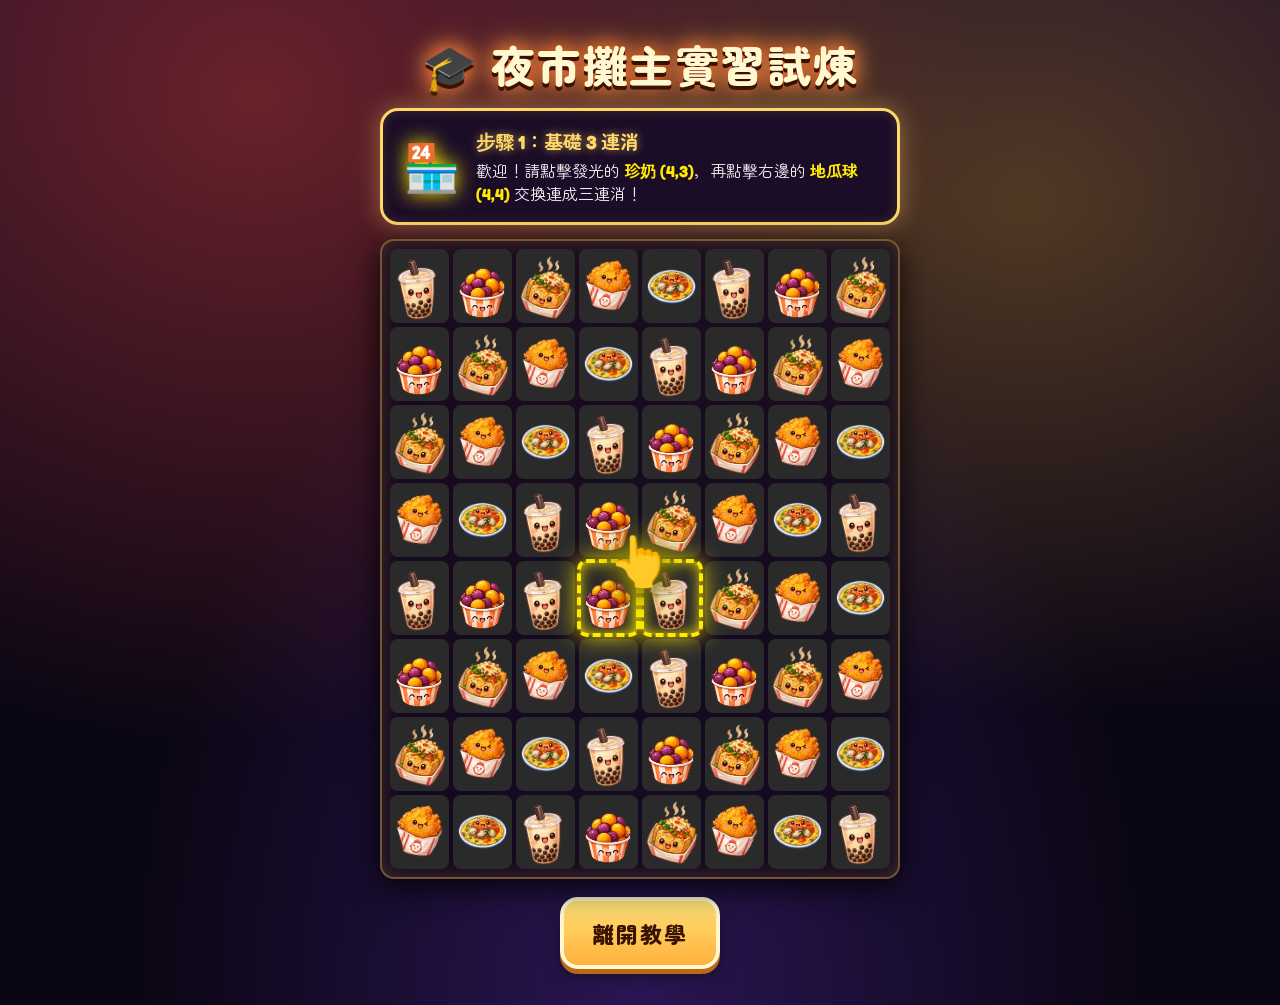
==== commit 78f07a1d: "Optimize game assets and special tile layout" ====
--- a/tutorial.html
+++ b/tutorial.html
@@ -60,7 +60,7 @@
             min-height: 100vh;
             padding: 0 16px 24vh;
             justify-content: flex-end;
-            background-image: url('assets/images/bg-home.png');
+            background-image: url('assets/images/bg-home.webp');
             background-size: cover;
             background-position: center;
             background-repeat: no-repeat;
@@ -71,7 +71,7 @@
             max-width: none;
             width: 100%;
             min-height: 100vh;
-            background-image: url('assets/images/bg-fengjia.png');
+            background-image: url('assets/images/bg-fengjia.webp');
             background-size: cover;
             background-position: center;
             background-repeat: no-repeat;
@@ -764,6 +764,7 @@
 </head>
 <body>
 
+    <audio id="bgm-player" loop></audio>
 
     <!-- ===== 新手教學 ===== -->
     <section id="newcomer-screen" class="screen" aria-label="新手教學">
@@ -806,15 +807,39 @@
     <script>
         const BOARD_SIZE = 8;
         const CANDY_TYPES = [
-            { name: '珍奶', img: 'assets/images/item-boba.png' },
-            { name: '地瓜球', img: 'assets/images/item-sweetpotato.png' },
-            { name: '臭豆腐', img: 'assets/images/item-tofu.png' },
-            { name: '雞排', img: 'assets/images/item-chicken.png' },
-            { name: '蚵仔煎', img: 'assets/images/item-oyster.png' }
+            { name: '珍奶', img: 'assets/images/item-boba.webp' },
+            { name: '地瓜球', img: 'assets/images/item-sweetpotato.webp' },
+            { name: '臭豆腐', img: 'assets/images/item-tofu.webp' },
+            { name: '雞排', img: 'assets/images/item-chicken.webp' },
+            { name: '蚵仔煎', img: 'assets/images/item-oyster.webp' }
         ];
+
+        const bgmPlayer = document.getElementById('bgm-player');
+        const TUTORIAL_BGM = 'assets/audio/Midnight_Market_Rush.mp4';
+
+        function playBgm(bgmSrc) {
+            if (!bgmPlayer || !bgmSrc) return;
+            if (bgmPlayer.src !== new URL(bgmSrc, window.location.href).href) {
+                bgmPlayer.src = bgmSrc;
+            }
+            bgmPlayer.play().catch(function (err) {
+                console.log('Autoplay blocked:', err);
+            });
+        }
+
+        const unlockBgm = function () {
+            if (bgmPlayer && bgmPlayer.paused) {
+                playBgm(TUTORIAL_BGM);
+            }
+            window.removeEventListener('pointerdown', unlockBgm);
+            window.removeEventListener('keydown', unlockBgm);
+        };
+        window.addEventListener('pointerdown', unlockBgm);
+        window.addEventListener('keydown', unlockBgm);
 
         // 教學頁自己的路由：離開教學回到團體版首頁。
         document.addEventListener('DOMContentLoaded', function () {
+            playBgm(TUTORIAL_BGM);
             const leaveButtons = document.querySelectorAll('[data-go-home]');
             leaveButtons.forEach(function (btn) {
                 btn.addEventListener('click', function () {
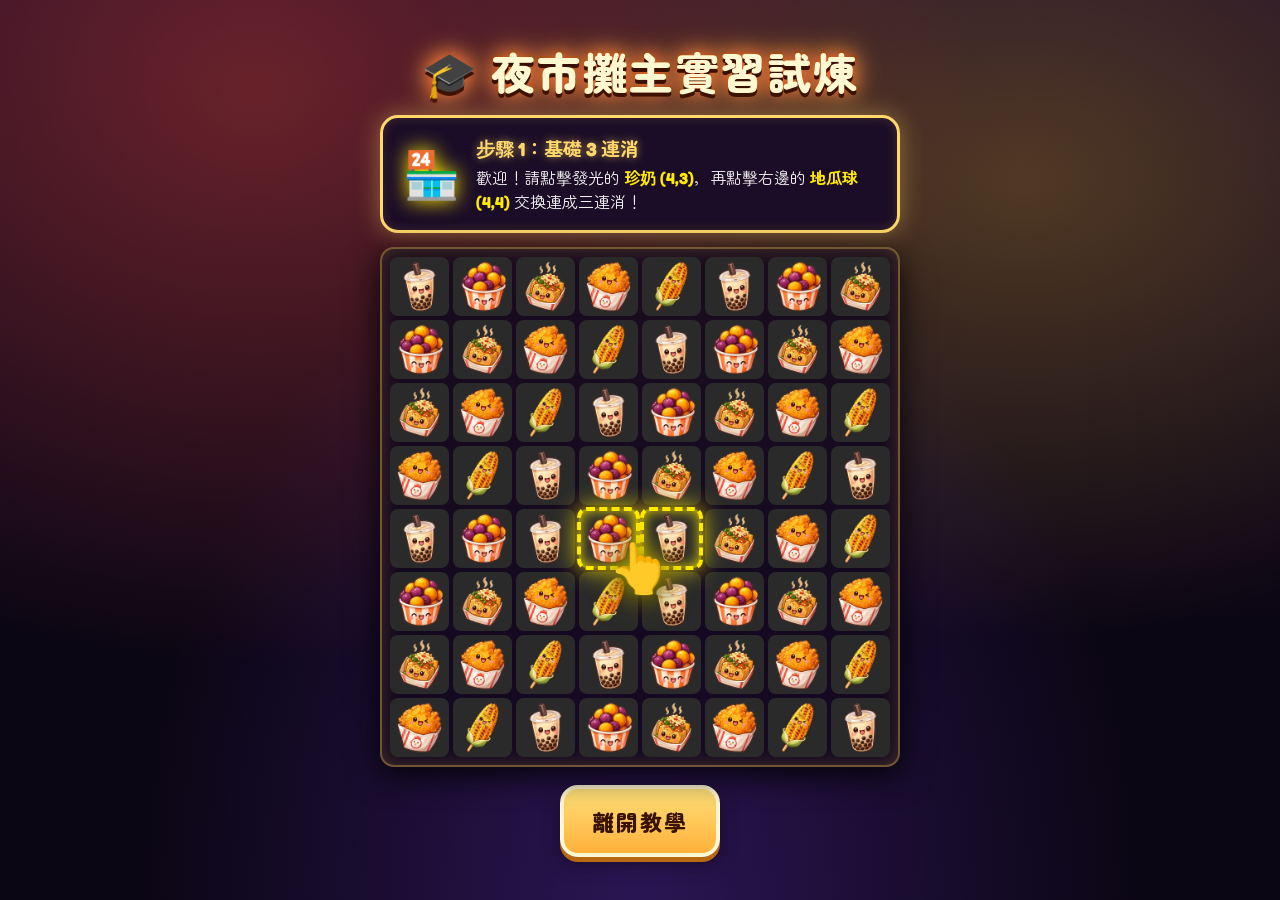
==== commit 88ee06cf: "feat: optimize food assets and replace oyster with grilled corn" ====
--- a/tutorial.html
+++ b/tutorial.html
@@ -811,7 +811,7 @@
             { name: '地瓜球', img: 'assets/images/item-sweetpotato.webp' },
             { name: '臭豆腐', img: 'assets/images/item-tofu.webp' },
             { name: '雞排', img: 'assets/images/item-chicken.webp' },
-            { name: '蚵仔煎', img: 'assets/images/item-oyster.webp' }
+            { name: '烤玉米', img: 'assets/images/item-grilledcorn.webp' }
         ];
 
         const bgmPlayer = document.getElementById('bgm-player');
